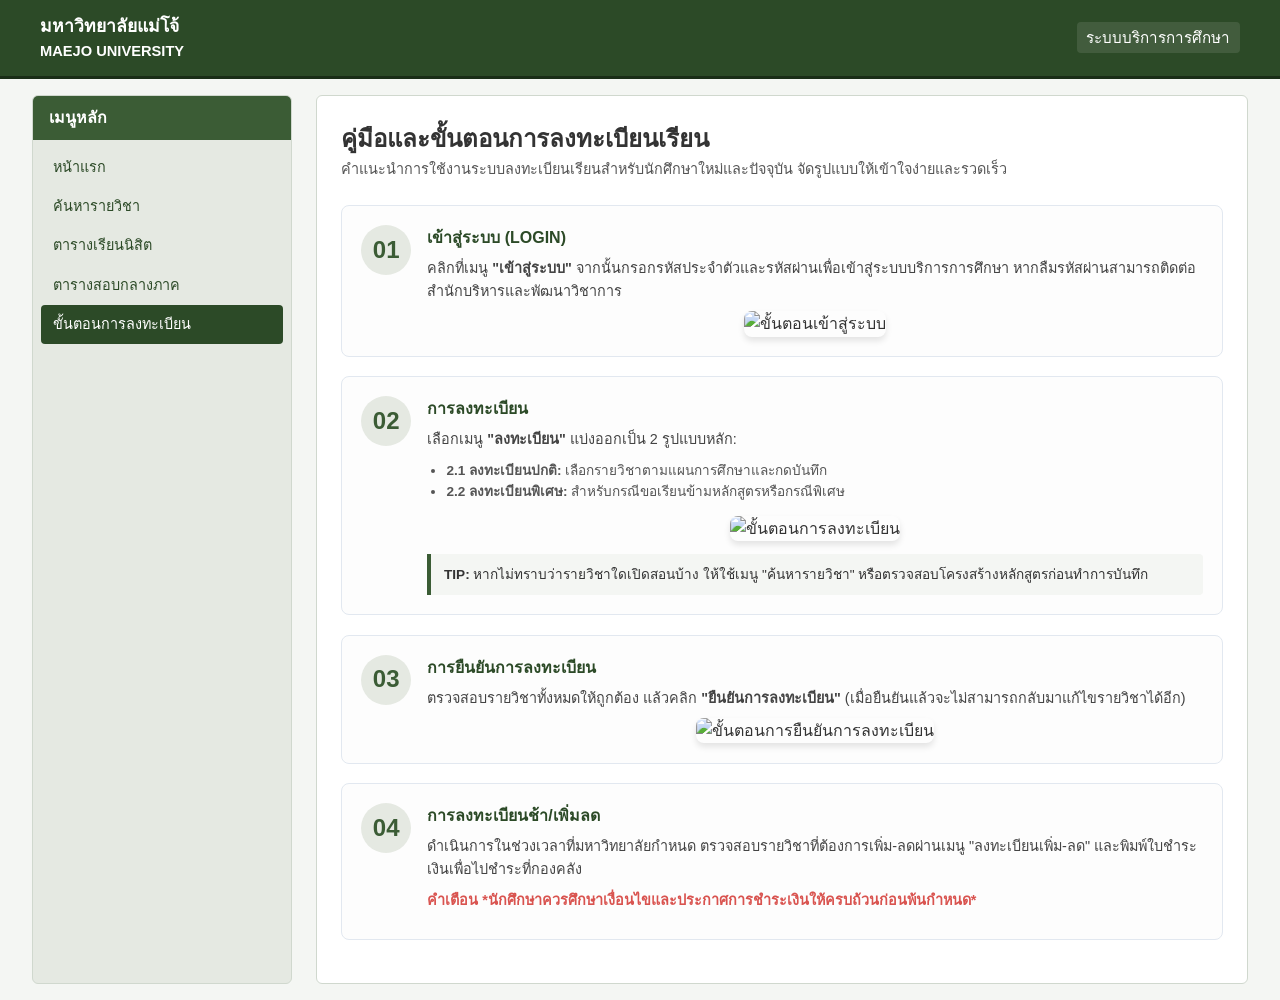
==== Register_guide.html @ 99fe188b "Add files via upload" ====
<!DOCTYPE html>
<html lang="th">
<head>
    <meta charset="UTF-8">
    <meta name="viewport" content="width=device-width, initial-scale=1.0">
    <title>ขั้นตอนการลงทะเบียน - ระบบบริการการศึกษา มหาวิทยาลัยแม่โจ้</title>
    <link rel="stylesheet" href="accesorie.css">
</head>
<body>

    <!-- Header -->
    <header class="site-header">
        <div class="header-container">
            <div class="logo-area">
                <span class="uni-name">มหาวิทยาลัยแม่โจ้ <small>MAEJO UNIVERSITY</small></span>
            </div>
            <div class="system-title">
                <span>ระบบบริการการศึกษา</span>
            </div>
        </div>
    </header>

    <div class="main-wrapper container">
        <nav class="site-sidebar">
            <div class="menu-header">เมนูหลัก</div>
            <ul class="menu-list">
                <li><a href="index.html">หน้าแรก</a></li>
                <li><a href="Search_Page.html">ค้นหารายวิชา</a></li>
                <li><a href="#">ตารางเรียนนิสิต</a></li>
                <li><a href="#">ตารางสอบกลางภาค</a></li>
                <li><a href="Register_guide.html" class="active">ขั้นตอนการลงทะเบียน</a></li>
            </ul>
        </nav>

        <main class="site-content">
            <section class="guide-section">
                <h2>คู่มือและขั้นตอนการลงทะเบียนเรียน</h2>
                <p class="guide-intro">คำแนะนำการใช้งานระบบลงทะเบียนเรียนสำหรับนักศึกษาใหม่และปัจจุบัน จัดรูปแบบให้เข้าใจง่ายและรวดเร็ว</p>

                <!-- ข้อ 1 -->
                <div class="step-card">
                    <div class="step-number">01</div>
                    <div class="step-content">
                        <h3>เข้าสู่ระบบ (LOGIN)</h3>
                        <p>คลิกที่เมนู <strong>"เข้าสู่ระบบ"</strong> จากนั้นกรอกรหัสประจำตัวและรหัสผ่านเพื่อเข้าสู่ระบบบริการการศึกษา หากลืมรหัสผ่านสามารถติดต่อสำนักบริหารและพัฒนาวิชาการ</p>
                        <div class="image-container">
                            <img src="https://reg.mju.ac.th/ENROLLGUIDE_files/login.jpeg" alt="ขั้นตอนเข้าสู่ระบบ" class="responsive-img">
                        </div>
                    </div>
                </div>

                <!-- ข้อ 2 -->
                <div class="step-card">
                    <div class="step-number">02</div>
                    <div class="step-content">
                        <h3>การลงทะเบียน</h3>
                        <p>เลือกเมนู <strong>"ลงทะเบียน"</strong> แบ่งออกเป็น 2 รูปแบบหลัก:</p>
                        <ul class="sub-list">
                            <li><strong>2.1 ลงทะเบียนปกติ:</strong> เลือกรายวิชาตามแผนการศึกษาและกดบันทึก</li>
                            <li><strong>2.2 ลงทะเบียนพิเศษ:</strong> สำหรับกรณีขอเรียนข้ามหลักสูตรหรือกรณีพิเศษ</li>
                        </ul>
                        <div class="image-container">
                            <img src="https://reg.mju.ac.th/ENROLLGUIDE_files/enroll.jpeg" alt="ขั้นตอนการลงทะเบียน" class="responsive-img">
                        </div>
                        <div class="tip-box">
                            <strong> TIP:</strong> หากไม่ทราบว่ารายวิชาใดเปิดสอนบ้าง ให้ใช้เมนู "ค้นหารายวิชา" หรือตรวจสอบโครงสร้างหลักสูตรก่อนทำการบันทึก
                        </div>
                    </div>
                </div>

                <!-- ข้อ 3 -->
                <div class="step-card">
                    <div class="step-number">03</div>
                    <div class="step-content">
                        <h3>การยืนยันการลงทะเบียน</h3>
                        <p>ตรวจสอบรายวิชาทั้งหมดให้ถูกต้อง แล้วคลิก <strong>"ยืนยันการลงทะเบียน"</strong> (เมื่อยืนยันแล้วจะไม่สามารถกลับมาแก้ไขรายวิชาได้อีก)</p>
                        <div class="image-container">
                            <img src="https://reg.mju.ac.th/ENROLLGUIDE_files/confirm_enroll.jpeg" alt="ขั้นตอนการยืนยันการลงทะเบียน" class="responsive-img">
                        </div>
                    </div>
                </div>

                <!-- ข้อ 4 -->
                <div class="step-card">
                    <div class="step-number">04</div>
                    <div class="step-content">
                        <h3>การลงทะเบียนช้า/เพิ่มลด</h3>
                        <p>ดำเนินการในช่วงเวลาที่มหาวิทยาลัยกำหนด ตรวจสอบรายวิชาที่ต้องการเพิ่ม-ลดผ่านเมนู "ลงทะเบียนเพิ่ม-ลด" และพิมพ์ใบชำระเงินเพื่อไปชำระที่กองคลัง</p>
                        <p class="warning-text">คำเตือน *นักศึกษาควรศึกษาเงื่อนไขและประกาศการชำระเงินให้ครบถ้วนก่อนพ้นกำหนด*</p>
                    </div>
                </div>

            </section>
        </main>

    </div>
</body>
</html>
---- accesorie.css ----
*, *::before, *::after {
  box-sizing: border-box;
  margin: 0;
  padding: 0;
}

body {
  font-family: 'Segoe UI', Tahoma, Geneva, Verdana, sans-serif;
  background-color: #f4f6f3;
  color: #333333;
  line-height: 1.6;
  overflow-x: hidden;
}

.container {
  width: 100%;
  max-width: 1440px;
  margin-inline: auto;
  padding-inline: 1rem;
}

.site-header {
  background-color: #2c4a27;
  color: #ffffff;
  border-bottom: 3px solid #1a2d17;
  padding: 0.75rem 1rem;
}

.header-container {
  display: flex;
  flex-direction: column;
  align-items: center;
  gap: 0.5rem;
  text-align: center;
}

.logo-area .uni-name {
  font-size: 1.1rem;
  font-weight: bold;
  display: flex;
  flex-direction: column;
}

.system-title {
  font-size: 0.95rem;
  background-color: rgba(255, 255, 255, 0.1);
  padding: 0.2rem 0.6rem;
  border-radius: 4px;
}

.main-wrapper {
  display: grid;
  grid-template-columns: 1fr;
  gap: 1rem;
  padding-block: 1rem;
  min-height: 70vh;
}

.site-sidebar {
  background-color: #e5e9e2;
  border: 1px solid #d0d8ce;
  border-radius: 6px;
  overflow: hidden;
}

.menu-header {
  background-color: #3b5c35;
  color: #ffffff;
  padding: 0.6rem 1rem;
  font-weight: bold;
}

.menu-list {
  list-style: none;
  padding: 0.5rem;
}

.menu-list li a {
  display: block;
  padding: 0.5rem 0.75rem;
  color: #2c4a27;
  text-decoration: none;
  border-radius: 4px;
  font-size: 0.9rem;
  transition: background 0.2s;
}

.menu-list li a:hover,
.menu-list li a.active {
  background-color: #2c4a27;
  color: #ffffff;
}

.site-content {
  background-color: #ffffff;
  border: 1px solid #d0d8ce;
  border-radius: 6px;
  padding: 1rem;
}

.announcement-box h2, 
.search-section h2 {
  font-size: 1.2rem;
  color: #2c4a27;
  border-bottom: 2px solid #2c4a27;
  padding-bottom: 0.4rem;
  margin-bottom: 1rem;
}

.news-item {
  margin-bottom: 1.5rem;
  padding-bottom: 1rem;
  border-bottom: 1px dashed #cccccc;
}

.news-item h3 {
  font-size: 0.95rem;
  color: #1a2d17;
  margin-bottom: 0.5rem;
}

.img-container, .image-container {
  width: 100%;
  margin-top: 0.5rem;
  text-align: center;
}

.mock-image-banner {
  width: 100%;
  aspect-ratio: 16 / 9;
  background-color: #e2e8f0;
  display: flex;
  align-items: center;
  justify-content: center;
  color: #64748b;
  font-size: 0.85rem;
  border-radius: 4px;
  border: 1px dashed #cbd5e1;
}

.responsive-img {
  max-width: 100%;
  height: auto;
  border-radius: 8px;
  box-shadow: 0 4px 6px rgba(0, 0, 0, 0.1);
}

.news-footer {
  font-size: 0.8rem;
  color: #666666;
  margin-top: 0.5rem;
}

.search-form-grid {
  display: flex;
  flex-direction: column;
  gap: 0.8rem;
}

.form-group label {
  display: block;
  font-size: 0.85rem;
  font-weight: 600;
  margin-bottom: 0.3rem;
}

.form-group select, 
.form-group input[type="text"] {
  width: 100%;
  padding: 0.5rem;
  border: 1px solid #ccc;
  border-radius: 4px;
  font-size: 0.9rem;
}

.inline-inputs, .search-action-row {
  display: flex;
  gap: 0.5rem;
}

.btn-search {
  background-color: #2c4a27;
  color: #ffffff;
  border: none;
  padding: 0 1.2rem;
  border-radius: 4px;
  cursor: pointer;
  font-weight: bold;
}

.search-examples {
  margin-top: 1.5rem;
  background: #f9faf8;
  padding: 0.8rem;
  border-radius: 4px;
  font-size: 0.85rem;
}

.search-examples ul {
  padding-left: 1.2rem;
  margin-top: 0.4rem;
}

.guide-intro {
  font-size: 0.9rem;
  color: #555555;
  margin-bottom: 1.5rem;
}

.step-card {
  display: flex;
  gap: 1rem;
  background: #fdfdfd;
  border: 1px solid #e2e8f0;
  border-radius: 8px;
  padding: 1.2rem;
  margin-bottom: 1.2rem;
  transition: transform 0.2s, box-shadow 0.2s;
}

.step-card:hover {
  box-shadow: 0 4px 12px rgba(0, 0, 0, 0.05);
}

.step-number {
  font-size: 1.5rem;
  font-weight: bold;
  color: #3b5c35;
  background-color: #e5e9e2;
  width: 50px;
  height: 50px;
  display: flex;
  align-items: center;
  justify-content: center;
  border-radius: 50%;
  flex-shrink: 0;
}

.step-content {
  flex-grow: 1;
}

.step-content h3 {
  font-size: 1rem;
  color: #2c4a27;
  margin-bottom: 0.4rem;
}

.step-content p {
  font-size: 0.9rem;
  color: #444444;
  margin-bottom: 0.5rem;
}

.sub-list {
  padding-left: 1.2rem;
  font-size: 0.85rem;
  color: #555555;
  margin-bottom: 0.8rem;
}

.small-banner {
  max-width: 100%;
  height: 120px;
  margin-top: 0.8rem;
  font-size: 0.8rem;
}

.tip-box {
  background-color: #f4f6f3;
  border-left: 4px solid #3b5c35;
  padding: 0.6rem 0.8rem;
  font-size: 0.85rem;
  color: #333333;
  margin-top: 0.8rem;
  border-radius: 0 4px 4px 0;
}

.warning-text {
  font-size: 0.8rem;
  color: #d9534f !important;
  font-weight: 600;
  margin-top: 0.5rem;
}

.result-meta {
  font-size: 0.85rem;
  color: #555555;
  margin-bottom: 1rem;
}

.table-responsive {
  width: 100%;
  overflow-x: auto;
  border: 1px solid #e2e8f0;
  border-radius: 6px;
  background: #ffffff;
}

.course-table {
  width: 100%;
  border-collapse: collapse;
  text-align: left;
  font-size: 0.85rem;
}

.course-table th {
  background-color: #2c4a27;
  color: #ffffff;
  padding: 0.75rem 0.5rem;
  font-weight: 600;
  white-space: nowrap;
}

.course-table td {
  padding: 0.75rem 0.5rem;
  border-bottom: 1px solid #edf2f7;
  vertical-align: top;
  color: #333333;
}

.course-table tr:hover {
  background-color: #f8fafc;
}

.course-code {
  color: #2c4a27;
  font-weight: bold;
  text-decoration: none;
}

.course-code:hover {
  text-decoration: underline;
}

.course-title {
  font-weight: 600;
  color: #1a202c;
  margin-bottom: 0.2rem;
}

.instructor, .schedule-time {
  font-size: 0.8rem;
  color: #64748b;
}

.status-badge {
  display: inline-block;
  padding: 0.15rem 0.5rem;
  border-radius: 4px;
  font-weight: bold;
  font-size: 0.75rem;
  text-align: center;
}

.status-badge.open {
  background-color: #e6f4ea;
  color: #137333;
}

.site-footer {
  background-color: #1a2d17;
  color: #a3b8a0;
  text-align: center;
  padding: 1rem;
  font-size: 0.75rem;
  margin-top: 2rem;
}

@media (min-width: 768px) {
  .header-container {
    flex-direction: row;
    justify-content: space-between;
    text-align: left;
    padding-inline: 1.5rem;
  }
  .main-wrapper {
    grid-template-columns: 220px 1fr;
    gap: 1.5rem;
  }
  .site-content {
    padding: 1.5rem;
  }
}

@media (min-width: 1200px) {
  .container {
    padding-inline: 2rem;
  }
  .main-wrapper {
    grid-template-columns: 260px 1fr;
  }
}

@media (max-width: 576px) {
  .step-card {
    flex-direction: column;
    align-items: flex-start;
  }
  .step-number {
    width: 40px;
    height: 40px;
    font-size: 1.2rem;
  }
}
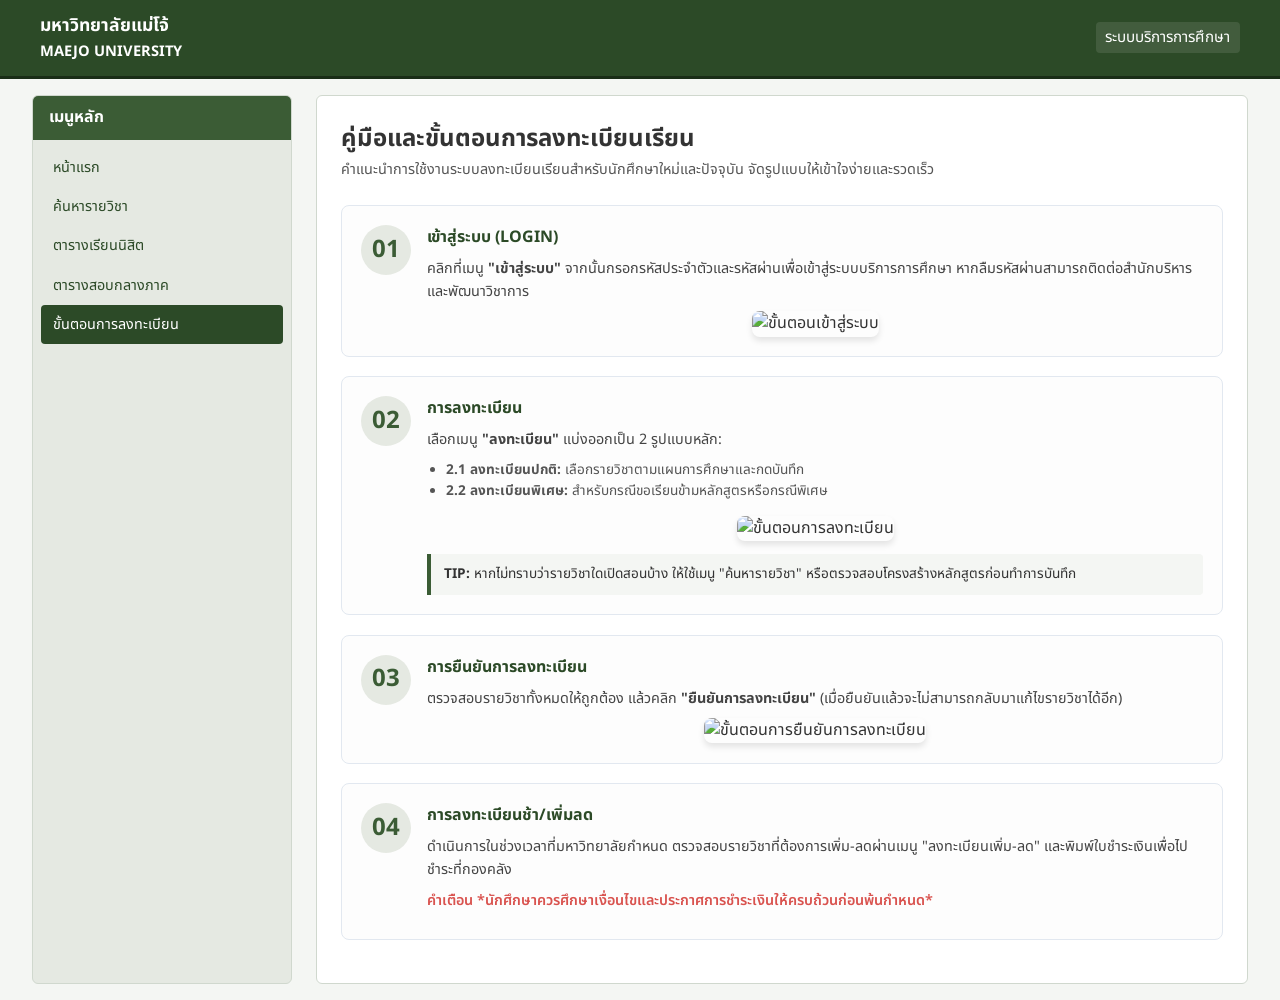
==== commit 65cd9c9d: "Add files via upload" ====
--- a/Register_guide.html
+++ b/Register_guide.html
@@ -5,6 +5,9 @@
     <meta name="viewport" content="width=device-width, initial-scale=1.0">
     <title>ขั้นตอนการลงทะเบียน - ระบบบริการการศึกษา มหาวิทยาลัยแม่โจ้</title>
     <link rel="stylesheet" href="accesorie.css">
+    <link rel="preconnect" href="https://fonts.googleapis.com">
+<link rel="preconnect" href="https://fonts.gstatic.com" crossorigin>
+<link href="https://fonts.googleapis.com/css2?family=Noto+Sans+Thai:wght@400;500;600;700&display=swap" rel="stylesheet">
 </head>
 <body>
 
--- a/accesorie.css
+++ b/accesorie.css
@@ -1,15 +1,17 @@
-*, *::before, *::after {
-  box-sizing: border-box;
-  margin: 0;
-  padding: 0;
+@import url('https://fonts.googleapis.com/css2?family=Noto+Sans+Thai:wght@400;500;600;700&display=swap');
+
+* {
+    box-sizing: border-box;
+    margin: 0;
+    padding: 0;
 }
 
 body {
-  font-family: 'Segoe UI', Tahoma, Geneva, Verdana, sans-serif;
-  background-color: #f4f6f3;
-  color: #333333;
-  line-height: 1.6;
-  overflow-x: hidden;
+    font-family: 'Noto Sans Thai', sans-serif;
+    background-color: #f4f6f3;
+    color: #333333;
+    line-height: 1.6;
+    overflow-x: hidden;
 }
 
 .container {
